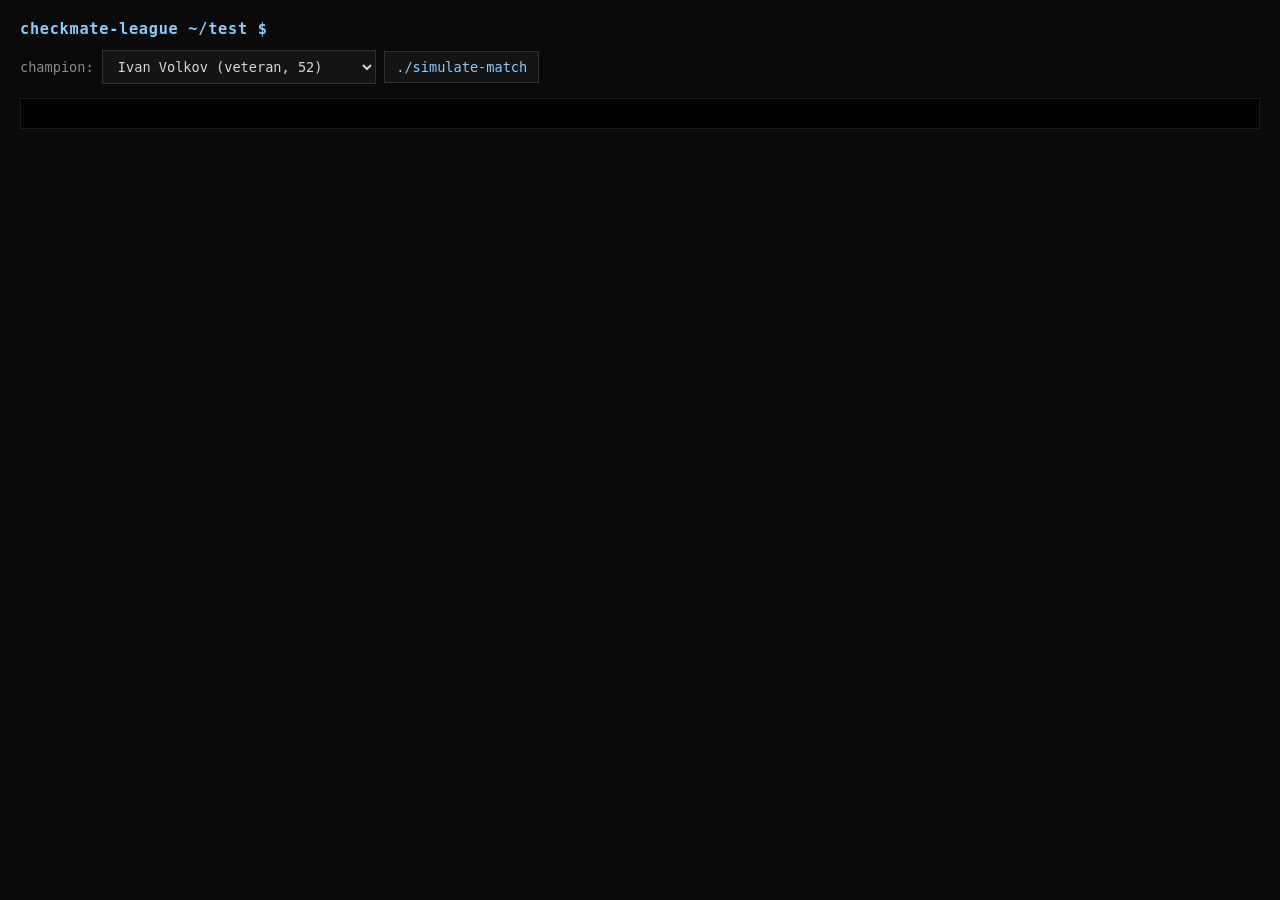
==== test.html @ b58ab37f "Add src/game modules and CLI-style test harness - src/game/characters.js: champion roster (Volkov, P" ====
<!doctype html>
<html lang="en">
<head>
<meta charset="utf-8" />
<meta name="viewport" content="width=device-width,initial-scale=1" />
<title>Checkmate League — Test Harness</title>
<style>
  body { background: #0a0a0a; color: #d6d6d6; font-family: ui-monospace, Menlo, Consolas, monospace; margin: 0; padding: 1.25rem; }
  h1 { color: #8cf; font-size: 0.95rem; margin: 0 0 0.75rem; letter-spacing: 0.05em; }
  .row { display: flex; flex-wrap: wrap; gap: 0.5rem; align-items: center; margin-bottom: 0.75rem; }
  label { color: #8a8a8a; font-size: 0.85rem; }
  select, button { background: #141414; color: #d6d6d6; border: 1px solid #333; padding: 0.45rem 0.7rem; font-family: inherit; font-size: 0.85rem; }
  button { cursor: pointer; color: #8cf; }
  button:hover { background: #1e1e1e; }
  #log { background: #000; border: 1px solid #1c1c1c; padding: 0.9rem; white-space: pre-wrap; max-height: 75vh; overflow: auto; font-size: 0.85rem; line-height: 1.45; }
  .status { color: #cfcf7a; }
  .com { color: #9cc; }
  .pick { color: #8cf; }
  .hr { color: #444; }
</style>
</head>
<body>
<h1>checkmate-league ~/test $</h1>
<div class="row">
  <label for="champ">champion:</label>
  <select id="champ"></select>
  <button id="run">./simulate-match</button>
</div>
<pre id="log"></pre>

<script type="module">
import { getAllCharacters, getCharacterById } from "./src/game/characters.js";
import { buildStatusLine, getGamePhase } from "./src/game/match-status.js";
import { getCommentary } from "./src/game/commentary.js";

// Scripted eval progression (pawn units, from own side): quiet opening, tactical
// middlegame with ups and downs, then a decisive endgame win.
const SCRIPTED_EVALS = [
   0.0,  0.1,  0.2,  0.3,  0.1, -0.2, -0.4, -0.1,  0.2,  0.5,
   0.8,  1.2,  1.8,  1.5,  0.9,  0.3, -0.4, -0.8, -0.3,  0.4,
   1.1,  1.9,  2.6,  2.2,  1.7,  2.1,  2.8,  3.4,  3.9,  5.0,
];

// Scripted special moves by 1-based move number.
const MOVE_TYPES = {
  3:  "castle",
  12: "capture",
  17: "capture",
  22: "check",
  27: "promotion",
};

const champSel = document.getElementById("champ");
for (const c of getAllCharacters()) {
  const o = document.createElement("option");
  o.value = c.id;
  o.textContent = `${c.name} (${c.role}, ${c.age})`;
  champSel.appendChild(o);
}

const logEl = document.getElementById("log");
function write(line, cls = "") {
  const span = document.createElement("span");
  if (cls) span.className = cls;
  span.textContent = line + "\n";
  logEl.appendChild(span);
  logEl.scrollTop = logEl.scrollHeight;
  console.log(line);
}

document.getElementById("run").addEventListener("click", () => {
  logEl.textContent = "";
  const champ = getCharacterById(champSel.value);
  write(`>> champion selected: ${champ.name} [${champ.role}, age ${champ.age}]`, "pick");
  write(`>> traits: ${champ.traits.join(", ")} | flaws: ${champ.flaws.join(", ")} | loyalty ${champ.loyalty}`, "pick");
  write(`>> simulating ${SCRIPTED_EVALS.length} moves ...`, "pick");
  write("---------------------------------------------", "hr");

  let prev = 0;
  for (let i = 0; i < SCRIPTED_EVALS.length; i++) {
    const moveNumber = i + 1;
    const evalPawns = SCRIPTED_EVALS[i];
    const evalDelta = +(evalPawns - prev).toFixed(2);
    prev = evalPawns;
    const moveType = MOVE_TYPES[moveNumber] ?? "normal";
    const isOwnMove = moveNumber % 2 === 1;

    const status = buildStatusLine({ evalPawns, moveNumber });
    write(`[${String(moveNumber).padStart(2, "0")}] ${status}`, "status");

    const commentary = getCommentary({
      phase: getGamePhase(moveNumber),
      evalDelta,
      moveType,
      isOwnMove,
      eval: evalPawns,
    });
    if (commentary) write(`     > ${commentary}`, "com");
  }

  write("---------------------------------------------", "hr");
  write(">> match finished.", "pick");
});
</script>
</body>
</html>
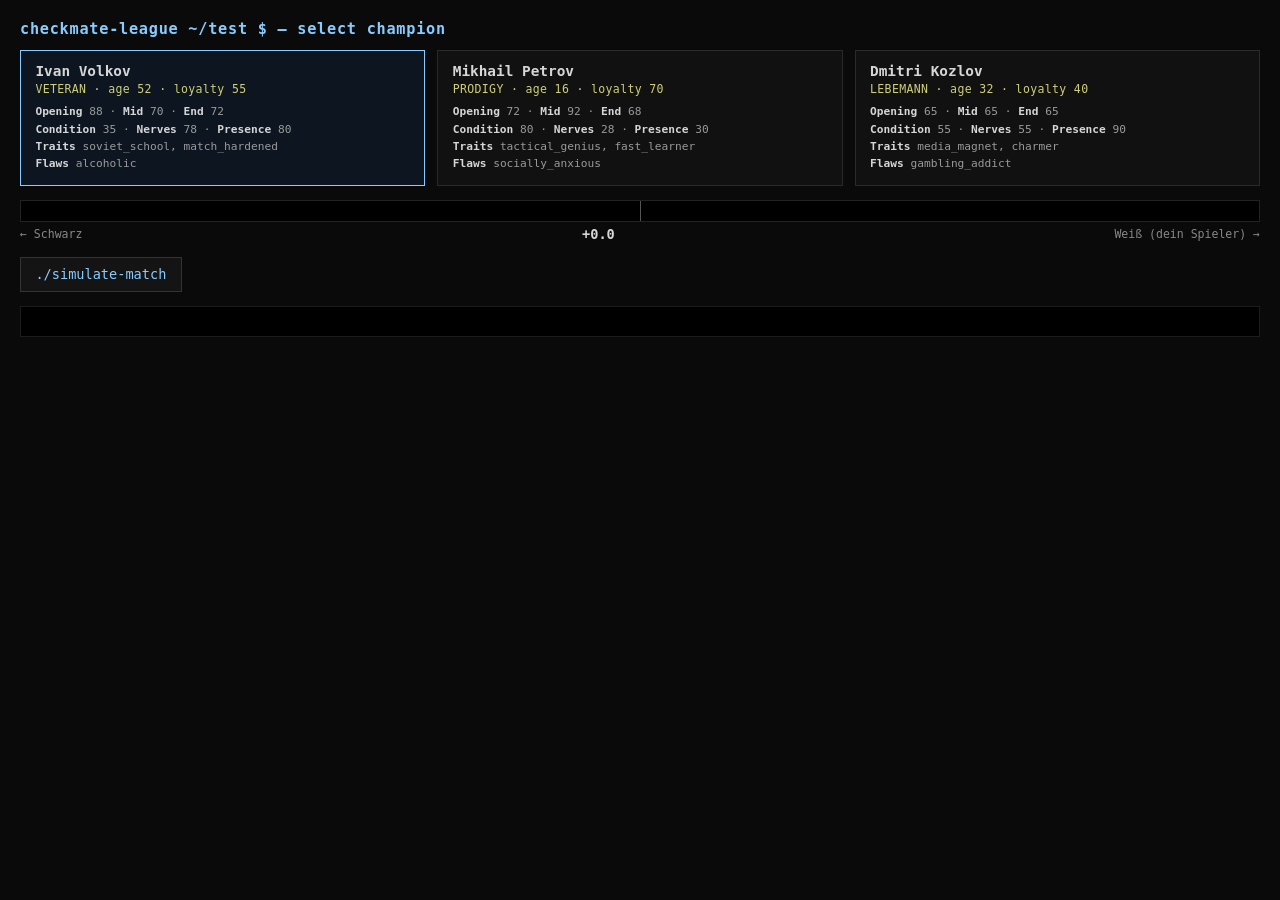
==== commit d93c199e: "Add opening detection, character cards, live eval bar to test harness - src/game/openings.js: compac" ====
--- a/test.html
+++ b/test.html
@@ -8,56 +8,133 @@
   body { background: #0a0a0a; color: #d6d6d6; font-family: ui-monospace, Menlo, Consolas, monospace; margin: 0; padding: 1.25rem; }
   h1 { color: #8cf; font-size: 0.95rem; margin: 0 0 0.75rem; letter-spacing: 0.05em; }
   .row { display: flex; flex-wrap: wrap; gap: 0.5rem; align-items: center; margin-bottom: 0.75rem; }
-  label { color: #8a8a8a; font-size: 0.85rem; }
-  select, button { background: #141414; color: #d6d6d6; border: 1px solid #333; padding: 0.45rem 0.7rem; font-family: inherit; font-size: 0.85rem; }
-  button { cursor: pointer; color: #8cf; }
+  button { background: #141414; color: #8cf; border: 1px solid #333; padding: 0.55rem 0.9rem; font-family: inherit; font-size: 0.85rem; cursor: pointer; }
   button:hover { background: #1e1e1e; }
-  #log { background: #000; border: 1px solid #1c1c1c; padding: 0.9rem; white-space: pre-wrap; max-height: 75vh; overflow: auto; font-size: 0.85rem; line-height: 1.45; }
+  button:disabled { opacity: 0.4; cursor: wait; }
+
+  .cards { display: flex; gap: 0.75rem; margin-bottom: 0.9rem; flex-wrap: wrap; }
+  .card { background: #111; border: 1px solid #2a2a2a; padding: 0.75rem 0.9rem; min-width: 220px; flex: 1 1 220px; cursor: pointer; transition: border-color 0.15s, background 0.15s; }
+  .card:hover { border-color: #444; }
+  .card.active { border-color: #8cf; background: #0d1620; }
+  .card h3 { color: #d6d6d6; font-size: 0.9rem; margin: 0 0 0.2rem; font-weight: 600; }
+  .card .role { color: #cfcf7a; font-size: 0.72rem; margin-bottom: 0.45rem; letter-spacing: 0.03em; }
+  .card .stats { font-size: 0.7rem; color: #9a9a9a; line-height: 1.55; }
+  .card .stats b { color: #d6d6d6; font-weight: 600; }
+
+  .evalbar { margin-bottom: 0.9rem; }
+  .evalbar-track { background: #000; border: 1px solid #222; height: 20px; position: relative; overflow: hidden; }
+  .evalbar-fill { position: absolute; top: 0; bottom: 0; left: 50%; width: 0; background: #8cf; transition: width 0.25s ease-out, left 0.25s ease-out, background 0.25s; }
+  .evalbar-fill.bad { background: #c66; }
+  .evalbar-fill.neutral { background: #666; }
+  .evalbar-mid { position: absolute; top: 0; bottom: 0; left: 50%; width: 1px; background: #555; z-index: 1; }
+  .evalbar-label { font-size: 0.72rem; color: #888; margin-top: 0.25rem; display: flex; justify-content: space-between; align-items: center; }
+  .evalbar-label b { color: #d6d6d6; font-weight: 600; font-size: 0.85rem; }
+
+  #log { background: #000; border: 1px solid #1c1c1c; padding: 0.9rem; white-space: pre-wrap; max-height: 50vh; overflow: auto; font-size: 0.85rem; line-height: 1.45; }
   .status { color: #cfcf7a; }
   .com { color: #9cc; }
   .pick { color: #8cf; }
+  .opening { color: #b99cdf; }
   .hr { color: #444; }
 </style>
 </head>
 <body>
-<h1>checkmate-league ~/test $</h1>
+<h1>checkmate-league ~/test $ — select champion</h1>
+
+<div class="cards" id="cards"></div>
+
+<div class="evalbar">
+  <div class="evalbar-track">
+    <div class="evalbar-mid"></div>
+    <div class="evalbar-fill" id="evalFill"></div>
+  </div>
+  <div class="evalbar-label">
+    <span>&larr; Schwarz</span>
+    <b id="evalText">+0.0</b>
+    <span>Weiß (dein Spieler) &rarr;</span>
+  </div>
+</div>
+
 <div class="row">
-  <label for="champ">champion:</label>
-  <select id="champ"></select>
   <button id="run">./simulate-match</button>
 </div>
+
 <pre id="log"></pre>
 
 <script type="module">
 import { getAllCharacters, getCharacterById } from "./src/game/characters.js";
-import { buildStatusLine, getGamePhase } from "./src/game/match-status.js";
+import { buildStatusLine, getGamePhase, getPositionAssessment } from "./src/game/match-status.js";
 import { getCommentary } from "./src/game/commentary.js";
+import { detectOpening } from "./src/game/openings.js";
 
-// Scripted eval progression (pawn units, from own side): quiet opening, tactical
-// middlegame with ups and downs, then a decisive endgame win.
+// Scripted match: Sicilian Najdorf, tactical middlegame, decisive endgame.
+const SCRIPTED_SAN = [
+  "e4",  "c5",  "Nf3", "d6",  "d4",  "cxd4", "Nxd4", "Nf6", "Nc3", "a6",
+  "Be2", "e5",  "Nb3", "Be7", "O-O", "O-O",  "Be3",  "Be6", "Qd3", "Nbd7",
+  "Rad1","Rc8", "Nd5", "Bxd5","exd5","Nb6",  "c4",   "Nfd7","f4",  "exf4",
+];
+
 const SCRIPTED_EVALS = [
    0.0,  0.1,  0.2,  0.3,  0.1, -0.2, -0.4, -0.1,  0.2,  0.5,
    0.8,  1.2,  1.8,  1.5,  0.9,  0.3, -0.4, -0.8, -0.3,  0.4,
    1.1,  1.9,  2.6,  2.2,  1.7,  2.1,  2.8,  3.4,  3.9,  5.0,
 ];
 
-// Scripted special moves by 1-based move number.
-const MOVE_TYPES = {
-  3:  "castle",
-  12: "capture",
-  17: "capture",
-  22: "check",
-  27: "promotion",
-};
-
-const champSel = document.getElementById("champ");
-for (const c of getAllCharacters()) {
-  const o = document.createElement("option");
-  o.value = c.id;
-  o.textContent = `${c.name} (${c.role}, ${c.age})`;
-  champSel.appendChild(o);
+// Derive moveType straight from the SAN string — same logic the real match would use.
+function detectMoveType(san) {
+  if (!san) return "normal";
+  if (san.startsWith("O-O")) return "castle";
+  if (san.endsWith("#")) return "checkmate";
+  if (san.endsWith("+")) return "check";
+  if (san.includes("=")) return "promotion";
+  if (san.includes("x")) return "capture";
+  return "normal";
 }
 
+// --- character cards ---
+let selectedId = getAllCharacters()[0].id;
+const cardsEl = document.getElementById("cards");
+function renderCards() {
+  cardsEl.innerHTML = "";
+  for (const c of getAllCharacters()) {
+    const card = document.createElement("div");
+    card.className = "card" + (c.id === selectedId ? " active" : "");
+    card.innerHTML = `
+      <h3>${c.name}</h3>
+      <div class="role">${c.role.toUpperCase()} &middot; age ${c.age} &middot; loyalty ${c.loyalty}</div>
+      <div class="stats">
+        <b>Opening</b> ${c.stats.opening} &middot; <b>Mid</b> ${c.stats.middlegame} &middot; <b>End</b> ${c.stats.endgame}<br/>
+        <b>Condition</b> ${c.stats.condition} &middot; <b>Nerves</b> ${c.stats.nerves} &middot; <b>Presence</b> ${c.stats.presence}<br/>
+        <b>Traits</b> ${c.traits.join(", ")}<br/>
+        <b>Flaws</b> ${c.flaws.join(", ")}
+      </div>`;
+    card.addEventListener("click", () => { selectedId = c.id; renderCards(); });
+    cardsEl.appendChild(card);
+  }
+}
+renderCards();
+
+// --- eval bar ---
+const evalFill = document.getElementById("evalFill");
+const evalText = document.getElementById("evalText");
+function updateEvalBar(evalPawns) {
+  const clamped = Math.max(-5, Math.min(5, evalPawns));
+  const pct = Math.abs(clamped) / 5 * 50;
+  if (clamped >= 0) {
+    evalFill.style.left = "50%";
+    evalFill.style.width = pct + "%";
+  } else {
+    evalFill.style.left = (50 - pct) + "%";
+    evalFill.style.width = pct + "%";
+  }
+  const { tone } = getPositionAssessment(evalPawns);
+  const cls = tone.includes("bad") ? "bad" : tone === "neutral" ? "neutral" : "";
+  evalFill.className = "evalbar-fill " + cls;
+  evalText.textContent = (evalPawns >= 0 ? "+" : "") + evalPawns.toFixed(1);
+}
+updateEvalBar(0);
+
+// --- log ---
 const logEl = document.getElementById("log");
 function write(line, cls = "") {
   const span = document.createElement("span");
@@ -68,38 +145,53 @@
   console.log(line);
 }
 
-document.getElementById("run").addEventListener("click", () => {
+// --- simulate loop ---
+const runBtn = document.getElementById("run");
+runBtn.addEventListener("click", async () => {
   logEl.textContent = "";
-  const champ = getCharacterById(champSel.value);
+  runBtn.disabled = true;
+  const champ = getCharacterById(selectedId);
   write(`>> champion selected: ${champ.name} [${champ.role}, age ${champ.age}]`, "pick");
-  write(`>> traits: ${champ.traits.join(", ")} | flaws: ${champ.flaws.join(", ")} | loyalty ${champ.loyalty}`, "pick");
+  write(`>> traits: ${champ.traits.join(", ")} | flaws: ${champ.flaws.join(", ")}`, "pick");
   write(`>> simulating ${SCRIPTED_EVALS.length} moves ...`, "pick");
   write("---------------------------------------------", "hr");
 
+  updateEvalBar(0);
   let prev = 0;
+  let lastOpeningName = null;
+
   for (let i = 0; i < SCRIPTED_EVALS.length; i++) {
     const moveNumber = i + 1;
+    const san = SCRIPTED_SAN[i] ?? "?";
     const evalPawns = SCRIPTED_EVALS[i];
     const evalDelta = +(evalPawns - prev).toFixed(2);
     prev = evalPawns;
-    const moveType = MOVE_TYPES[moveNumber] ?? "normal";
+    const moveType = detectMoveType(san);
     const isOwnMove = moveNumber % 2 === 1;
 
+    updateEvalBar(evalPawns);
+
     const status = buildStatusLine({ evalPawns, moveNumber });
-    write(`[${String(moveNumber).padStart(2, "0")}] ${status}`, "status");
+    write(`[${String(moveNumber).padStart(2, "0")}] ${san.padEnd(6)} ${status}`, "status");
+
+    const opening = detectOpening(SCRIPTED_SAN.slice(0, moveNumber));
+    if (opening && opening.name !== lastOpeningName) {
+      write(`     [book] ${opening.eco} ${opening.name}`, "opening");
+      lastOpeningName = opening.name;
+    }
 
     const commentary = getCommentary({
       phase: getGamePhase(moveNumber),
-      evalDelta,
-      moveType,
-      isOwnMove,
-      eval: evalPawns,
+      evalDelta, moveType, isOwnMove, eval: evalPawns,
     });
     if (commentary) write(`     > ${commentary}`, "com");
+
+    await new Promise((r) => setTimeout(r, 350));
   }
 
   write("---------------------------------------------", "hr");
   write(">> match finished.", "pick");
+  runBtn.disabled = false;
 });
 </script>
 </body>
